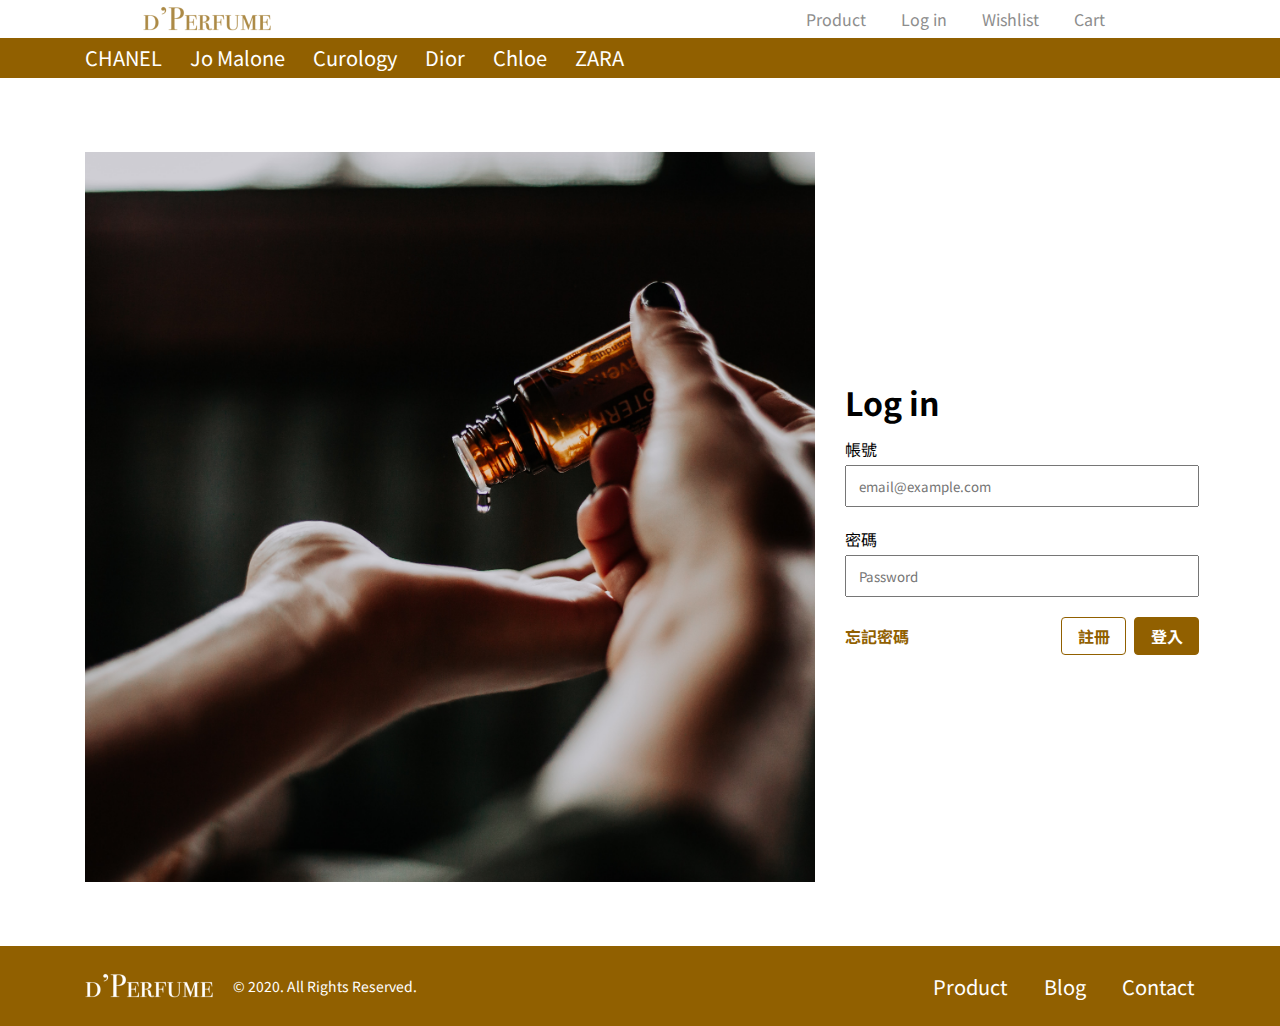
==== login.html @ 6edc847f "first commit" ====
<!DOCTYPE html>
<html lang="en">

<head>
  <meta charset="UTF-8">
  <meta
    http-equiv="X-UA-Compatible"
    content="IE=edge"
  >
  <meta
    name="viewport"
    content="width=device-width, initial-scale=1.0"
  >
  <link
    rel='stylesheet'
    href='https://cdnjs.cloudflare.com/ajax/libs/font-awesome/5.9.0/css/all.css'
    integrity='sha512-vZWT27aGmde93huNyIV/K7YsydxaafHLynlJa/4aPy28/R1a/IxewUH4MWo7As5I33hpQ7JS24kwqy/ciIFgvg=='
    crossorigin='anonymous'
  />
  <link
    href="https://fonts.googleapis.com/css2?family=Noto+Sans+TC:wght@300&display=swap"
    rel="stylesheet"
  >
  <link
    rel="stylesheet"
    href="./scss/style.css"
  >
  <title>Log in</title>
</head>

<body>

  <nav class="mobile-nav">
    <img
      src="./img/d’Perfume@2x.png"
      alt=""
    >
    <i class="fas fa-shopping-cart"></i>
    <label for="switchMenu">
      <i class="fas fa-bars"></i>
    </label>

  </nav>
  <div class="desktop-nav"><img
      src="./img/d’Perfume@2x.png"
      alt=""
    >
    <ul>
      <li> <a href=""><i class="fas fa-store-alt"></i>Product</a></li>
      <li><a href=""><i class="fas fa-user"></i></i>Log in</a></li>
      <li><a href=""><i class="fas fa-heart"></i></i>Wishlist</a></li>
      <li><a href=""><i class="fas fa-shopping-cart"></i>Cart</a></li>
    </ul>

    <div class="banner">
      <div class="brand">
        <span><a href=""> CHANEL</a></span>
        <span><a href=""> Jo Malone</a></span>
        <span><a href=""> Curology</a></span>
        <span><a href=""> Dior</a></span>
        <span><a href=""> Chloe</a></span>
        <span><a href=""> ZARA</a></span>
      </div>
    </div>
  </div>
  <input
    type="checkbox"
    id="switchMenu"
  >
  <ul class="insideMenu">
    <li><a href="">Product</a> </li>
    <li><a href="">Whishlist</a> </li>
    <li><a href="">Blog</a> </li>
    <li><a href="">Contact</a> </li>
    <li><a href="">Log in</a> </li>
  </ul>

  <div class="container">
    <div class="log-in">
      <img
        src="./img/login1.jpg"
        alt=""
      >
      <div class="log-info">
        <h1>Log in</h1>
        <span>帳號</span>
        <input
          type="text"
          placeholder="email@example.com"
        >
        <span>密碼</span>
        <input
          type="text"
          placeholder="Password"
        >

        <div class="log-in-buttons">
          <span><a href="">忘記密碼</a></span>
          <div class="log-in-button">
            <span><a href="">註冊</a></span>
            <span><a href="">登入</a></span>
          </div>
        </div>
      </div>
    </div>
  </div>


  <footer class="mobile-footer">
    <div class="mobile-copyRight">
      <img
        src="./img/d’Perfumewhite@2x.png"
        alt=""
      >
      <span>© 2021. All Rights Reserved.</span>
    </div>
  </footer>


  <footer class="desktop-footer">

    <div class="desktop-copyright">
      <div class="copyright-container">
        <div class="copyright-left">
          <img
            src="./img/d’Perfumewhite@2x.png"
            alt=""
          >
          <span>© 2020. All Rights Reserved.</span>
        </div>
        <div class="copyright-right">
          <ul>
            <li><a href="">Product</a></li>
            <li><a href="">Blog</a></li>
            <li><a href="">Contact</a></li>
          </ul>
        </div>

      </div>
    </div>
  </footer>
</body>

</html>
---- scss/style.css ----
@media (max-width: 376px) {
  * {
    margin: 0;
    padding: 0;
    list-style: none;
    font-family: "Noto Sans TC", sans-serif;
    max-width: 375px;
  }
  * a {
    text-decoration: none;
  }
  .sold-out {
    display: none;
  }
  .desktop-nav {
    display: none;
  }
  .more {
    font-weight: bold;
    font-size: 16px;
    cursor: pointer;
  }
  .more a {
    color: #ac8a46;
  }
  .mobile-nav {
    z-index: 10;
    display: -webkit-box;
    display: -ms-flexbox;
    display: flex;
    -webkit-box-pack: center;
        -ms-flex-pack: center;
            justify-content: center;
    -webkit-box-align: center;
        -ms-flex-align: center;
            align-items: center;
    height: 56px;
    -ms-flex-wrap: wrap;
        flex-wrap: wrap;
    position: fixed;
    background: #ffffff;
    width: 100%;
  }
  .mobile-nav img {
    width: 128px;
    height: 38px;
    margin-right: 116px;
  }
  .mobile-nav .fas {
    color: #8d8d8d;
  }
  .mobile-nav .fa-shopping-cart {
    font-size: 16px;
    margin-right: 20px;
  }
  .mobile-nav .fa-bars {
    font-size: 26px;
  }
  .desktop-footer {
    display: none;
  }
  #switchMenu {
    position: absolute;
    opacity: 0;
  }
  #switchMenu:checked + .insideMenu {
    -webkit-transform: translateY(0%);
            transform: translateY(0%);
  }
  .insideMenu {
    z-index: 1;
    top: 56px;
    display: block;
    height: 100%;
    position: fixed;
    -webkit-transform: translateY(-100%);
            transform: translateY(-100%);
    -webkit-transition: 0.3s;
    transition: 0.3s;
  }
  .insideMenu li {
    width: 375px;
    background: #707070;
    text-align: center;
    height: 56px;
    line-height: 56px;
    border-bottom: 1px solid #ffffff;
  }
  .insideMenu li a {
    text-decoration: none;
    color: #ffffff;
  }
  .main-pic {
    position: relative;
    top: 40px;
    width: 100%;
    height: auto;
  }
  .main-pic img {
    width: 375px;
    height: 480px;
    -o-object-fit: cover;
       object-fit: cover;
    -o-object-position: 15% 50%;
       object-position: 15% 50%;
  }
  .main-pic .main-text {
    position: absolute;
    top: 25%;
    color: #ffffff;
    padding: 0 15px;
  }
  .main-pic .main-text h1 {
    font-size: 32px;
    font-weight: bold;
  }
  .main-pic .main-text p {
    font-size: 20px;
    margin-bottom: 16px;
  }
  .main-pic .main-text button {
    width: 345px;
    border: 1px #fff solid;
    background: rgba(0, 0, 0, 0);
    font-size: 28px;
    border-radius: 30px;
    font-weight: bold;
    padding-top: 2px;
    padding-bottom: 8px;
  }
  .main-pic .main-text button a {
    text-decoration: none;
    color: #fff;
  }
  .container {
    max-width: 375px;
    height: auto;
  }
  .container .productCards {
    padding: 40px 15px;
  }
  .container .productCards ul li {
    margin-top: 32px;
  }
  .container .productCards ul li img {
    width: 345px;
    height: 350px;
    -o-object-fit: cover;
       object-fit: cover;
    -o-object-position: 20% 10%;
       object-position: 20% 10%;
  }
  .container .productCards ul li h2 {
    font-size: 32px;
    font-weight: bolder;
  }
  .container .productCards ul li p {
    font-size: 20px;
  }
  .container .productCards ul li span {
    font-weight: bold;
    font-size: 16px;
    cursor: pointer;
  }
  .container .productCards ul li span a {
    color: #ac8a46;
  }
  .container .productDetail {
    margin-top: 32px;
    position: relative;
  }
  .container .productDetail img {
    width: 345px;
    height: 680px;
    -o-object-fit: cover;
       object-fit: cover;
  }
  .container .productDetail ul li {
    margin: 0;
  }
  .container .productDetail ul li h3 {
    font-size: 24px;
  }
  .container .productDetail ul li p {
    font-size: 16px;
    margin-bottom: 16px;
  }
  .container .productDetail button {
    display: inline-block;
    width: 100%;
    height: 60px;
    outline: none;
    background: rgba(0, 0, 0, 0);
    border-radius: 30px;
    font-size: 20px;
    font-weight: bold;
  }
  .container .productDetail button a {
    color: #000;
  }
  .container .prouct-list-more {
    position: relative;
    top: 56px;
    margin-bottom: 46px;
  }
  .container .prouct-list-more ul {
    display: -webkit-box;
    display: -ms-flexbox;
    display: flex;
    -ms-flex-wrap: wrap;
        flex-wrap: wrap;
  }
  .container .prouct-list-more ul li {
    width: 165px;
    margin: 15px 7.5px;
  }
  .container .prouct-list-more ul li img {
    width: 165px;
    height: 165px;
    -o-object-fit: cover;
       object-fit: cover;
  }
  .container .prouct-list-more ul li .product-sale {
    text-decoration: line-through;
    color: #8d8d8d;
    margin-left: 8px;
  }
  .container .prouct-list-more ul li i {
    margin-top: 3px;
    font-size: 18px;
    color: #916019;
  }
  .container .prouct-list-more ul li i a {
    color: #916019;
  }
  .container .pages {
    margin-top: 20px;
    margin-bottom: 100px;
    width: 100%;
    display: -webkit-box;
    display: -ms-flexbox;
    display: flex;
    -webkit-box-pack: center;
        -ms-flex-pack: center;
            justify-content: center;
    -webkit-box-align: center;
        -ms-flex-align: center;
            align-items: center;
    text-align: center;
  }
  .container .pages span {
    margin: 0 10px;
    font-size: 20px;
    display: inline-block;
    width: 20px;
    height: 30px;
    font-weight: bold;
  }
  .container .pages span:first-child {
    color: #ac8a46;
    border-bottom: 2px solid #ac8a46;
  }
  .container .product-info {
    padding: 0 15px;
  }
  .container .product-info img {
    width: 345px;
    height: 220px;
    -o-object-fit: cover;
       object-fit: cover;
    margin-bottom: 28px;
  }
  .container .product-info h1 {
    font-size: 32px;
    font-weight: bold;
  }
  .container .product-info p {
    font-size: 20px;
    margin-bottom: 32px;
  }
  .container .product-info span {
    font-size: 20px;
    display: block;
    margin-bottom: 12px;
  }
  .container .product-info .fa-heart {
    color: #916019;
  }
  .container .product-info .add-fav {
    display: inline-block;
    font-size: 16px;
  }
  .container .product-info .purchase-notice {
    margin-top: 40px;
  }
  .container .product-info .purchase-notice h2 {
    font-size: 16px;
    font-weight: bold;
    margin-bottom: 8px;
  }
  .container .product-info .purchase-notice p {
    font-size: 16px;
  }
  .container .product-info .product-img img {
    width: 345px;
    height: 640px;
    -o-object-fit: cover;
       object-fit: cover;
    margin-bottom: 16px;
  }
  .container .product-info .input-number {
    position: relative;
    display: -webkit-box;
    display: -ms-flexbox;
    display: flex;
  }
  .container .product-info .input-number input {
    width: 141px;
    height: 48px;
    padding-left: 16px;
    border: 1px #916000 solid;
    border-radius: 4px 0px 0px 4px;
    font-size: 20px;
  }
  .container .product-info .input-number .fa-sort-up {
    position: absolute;
    top: 18px;
    left: 138px;
    font-size: 14px;
  }
  .container .product-info .input-number .fa-sort-down {
    position: absolute;
    top: 22px;
    left: 138px;
    font-size: 14px;
  }
  .container .product-info .input-number span {
    background: #916000;
    display: inline-block;
    width: 188px;
    height: 46px;
    text-align: center;
    line-height: 46px;
    border: 2px solid #916000;
    border-radius: 0 4px 4px 0;
  }
  .container .product-info .input-number span a {
    color: #fff;
  }
  .container .log-in {
    padding: 0 15px;
    margin: 0 auto;
    position: relative;
    top: 56px;
  }
  .container .log-in img {
    width: 345px;
    height: 220px;
    -o-object-fit: cover;
       object-fit: cover;
  }
  .container .log-in .log-info {
    padding: 28px 0;
    height: 450px;
  }
  .container .log-in .log-info h1 {
    font-weight: bold;
    font-size: 32px;
    margin-bottom: 12px;
  }
  .container .log-in .log-info span {
    display: block;
    font-size: 16px;
    margin-bottom: 4px;
  }
  .container .log-in .log-info input {
    width: 333px;
    height: 38px;
    padding-left: 12px;
    outline: none;
    font-size: 16px;
    border: 1px solid #818a91;
    border-radius: 4px;
    margin-bottom: 20px;
  }
  .container .log-in .log-info .log-in-buttons {
    color: #916000;
    margin-bottom: 113px;
    display: -webkit-box;
    display: -ms-flexbox;
    display: flex;
    -webkit-box-pack: justify;
        -ms-flex-pack: justify;
            justify-content: space-between;
    margin-top: 43px;
  }
  .container .log-in .log-info .log-in-buttons span {
    font-size: 24px;
  }
  .container .log-in .log-info .log-in-buttons .log-in-button {
    display: -webkit-box;
    display: -ms-flexbox;
    display: flex;
  }
  .container .log-in .log-info .log-in-buttons .log-in-button span {
    display: inline-block;
    width: 63px;
    height: 36px;
    border: 1px solid #916000;
    border-radius: 4px;
    display: -webkit-box;
    display: -ms-flexbox;
    display: flex;
    -webkit-box-align: center;
        -ms-flex-align: center;
            align-items: center;
    text-align: center;
    -webkit-box-pack: center;
        -ms-flex-pack: center;
            justify-content: center;
    margin-left: 8px;
  }
  .container .log-in .log-info .log-in-buttons .log-in-button span a {
    display: inline-block;
    color: #916000;
    font-size: 16px;
  }
  .container .log-in .log-info .log-in-buttons .log-in-button span:last-child {
    background: #916000;
  }
  .container .log-in .log-info .log-in-buttons .log-in-button span:last-child a {
    color: #fff;
  }
  .productList {
    background: #e0e0e0;
    width: 100%;
  }
  .productList ul {
    padding: 32px 16px 8px 16px;
  }
  .productList ul li {
    margin-bottom: 32px;
  }
  .productList ul li img {
    width: 344px;
    height: 350px;
    -o-object-fit: cover;
       object-fit: cover;
    -o-object-position: 50% 100%;
       object-position: 50% 100%;
  }
  .productList ul li h3 {
    margin-top: 8px;
    font-size: 24px;
    font-weight: bold;
  }
  .productList ul li span {
    font-size: 16px;
    margin-right: 6px;
  }
  .productList ul li .product-sale {
    color: #8d8d8d;
    text-decoration: line-through;
  }
  .recycleState {
    padding: 40px 15px;
  }
  .recycleState img {
    width: 345px;
    height: 520px;
    -o-object-fit: cover;
       object-fit: cover;
  }
  .recycleState h2 {
    font-size: 32px;
    font-weight: bold;
  }
  .recycleState p {
    font-size: 20px;
    margin-bottom: 8px;
  }
  .recycleState span {
    display: inline-block;
    font-size: 16px;
    margin-bottom: 8px;
  }
  footer .subscribe {
    position: relative;
    height: 600px;
  }
  footer .subscribe img {
    width: 375px;
    height: 600px;
    -o-object-fit: cover;
       object-fit: cover;
    -o-object-position: 2% 10%;
       object-position: 2% 10%;
  }
  footer .subscribe .subscribeText {
    width: 100%;
    position: absolute;
    top: 60%;
    height: 30px;
    color: #8d8d8d;
    padding: 0 15px;
    font-size: 32px;
    font-weight: bold;
  }
  footer .subscribe .subscribeText input {
    width: 330px;
    padding-left: 15px;
    height: 60px;
    font-size: 16px;
    border: #916000 2px solid;
  }
  footer .subscribe .subscribeText span {
    border: #916000 2px solid;
    display: inline-block;
    width: 129px;
    height: 60px;
    position: relative;
    bottom: 64px;
    right: -215px;
    background: #916000;
    color: #ffffff;
    line-height: 60px;
    font-size: 16px;
    text-align: center;
  }
  footer .mobile-copyRight {
    background: #916000;
    height: 80px;
    line-height: 80px;
    color: #fff;
    display: -webkit-box;
    display: -ms-flexbox;
    display: flex;
    -webkit-box-pack: center;
        -ms-flex-pack: center;
            justify-content: center;
    text-align: center;
    -webkit-box-align: center;
        -ms-flex-align: center;
            align-items: center;
  }
  footer .mobile-copyRight img {
    width: 128px;
    height: 38px;
    margin-right: 23px;
  }
}

@media (min-width: 376px) {
  * {
    margin: 0;
    padding: 0;
    list-style: none;
    font-family: "Noto Sans TC", sans-serif;
  }
  * a {
    text-decoration: none;
    color: black;
  }
  .insideMenu {
    display: none;
  }
  #switchMenu {
    display: none;
  }
  .mobile-nav {
    display: none;
  }
  .more {
    font-weight: bold;
    font-size: 16px;
    cursor: pointer;
  }
  .more a {
    color: #ac8a46;
  }
  .desktop-nav {
    -webkit-box-align: center;
        -ms-flex-align: center;
            align-items: center;
    height: 56px;
    display: -webkit-box;
    display: -ms-flexbox;
    display: flex;
    -ms-flex-wrap: wrap;
        flex-wrap: wrap;
    -webkit-box-pack: center;
        -ms-flex-pack: center;
            justify-content: center;
  }
  .desktop-nav img {
    width: 128px;
    height: 38px;
    margin-right: 532px;
  }
  .desktop-nav ul {
    text-align: right;
    display: -webkit-box;
    display: -ms-flexbox;
    display: flex;
  }
  .desktop-nav ul li {
    margin-right: 32px;
  }
  .desktop-nav ul li a {
    color: #8d8d8d;
  }
  .desktop-nav ul li i {
    margin-right: 3px;
  }
  .desktop-nav .banner {
    width: 100%;
    background: #916000;
    display: block;
    height: 40px;
  }
  .desktop-nav .banner .brand {
    width: 1110px;
    margin: 0 auto;
    display: -webkit-box;
    display: -ms-flexbox;
    display: flex;
    -webkit-box-align: center;
        -ms-flex-align: center;
            align-items: center;
  }
  .desktop-nav .banner .brand span {
    height: 40px;
    line-height: 40px;
    margin-right: 28px;
    -webkit-transition: 0.2s;
    transition: 0.2s;
    font-size: 20px;
  }
  .desktop-nav .banner .brand span a {
    color: #fff;
  }
  .desktop-nav .banner .brand span:hover {
    font-weight: bold;
  }
  .main-pic img {
    width: 100%;
    height: 870px;
    -o-object-fit: cover;
       object-fit: cover;
  }
  .main-pic .main-text {
    position: absolute;
    color: #fff;
    top: 70%;
    right: 5%;
    width: 445px;
  }
  .main-pic .main-text h1 {
    font-size: 40px;
    font-weight: bold;
  }
  .main-pic .main-text p {
    font-size: 24px;
  }
  .main-pic .main-text button {
    margin-top: 16px;
    width: 350px;
    height: 60px;
    border-radius: 30px;
    background: rgba(0, 0, 0, 0);
    border: #fff solid 2px;
    -webkit-transition: 0.3s;
    transition: 0.3s;
  }
  .main-pic .main-text button a {
    color: #fff;
    font-size: 20px;
    font-weight: bold;
    -webkit-transition: 0.3s;
    transition: 0.3s;
  }
  .main-pic .main-text button:hover {
    background: rgba(255, 255, 255, 0.808);
    border: 0;
  }
  .main-pic .main-text button:hover a {
    color: #707070;
  }
  .container {
    margin: 0 auto;
  }
  .container .productCards {
    margin-top: 60px;
  }
  .container .productCards .pic-right {
    display: -webkit-box;
    display: -ms-flexbox;
    display: flex;
    -webkit-box-orient: horizontal;
    -webkit-box-direction: reverse;
        -ms-flex-direction: row-reverse;
            flex-direction: row-reverse;
    -webkit-box-pack: center;
        -ms-flex-pack: center;
            justify-content: center;
  }
  .container .productCards .pic-right .productCardsText {
    width: 555px;
    -webkit-box-sizing: border-box;
            box-sizing: border-box;
    padding: 110px;
  }
  .container .productCards .pic-right .productCardsText h2 {
    font-size: 32px;
    font-weight: bold;
  }
  .container .productCards .pic-right .productCardsText p {
    font-size: 20px;
    margin-bottom: 16px;
  }
  .container .productCards .pic-left {
    display: -webkit-box;
    display: -ms-flexbox;
    display: flex;
    -webkit-box-pack: center;
        -ms-flex-pack: center;
            justify-content: center;
  }
  .container .productCards .pic-left .productCardsText {
    width: 555px;
    -webkit-box-sizing: border-box;
            box-sizing: border-box;
    padding: 110px;
  }
  .container .productCards .pic-left .productCardsText h2 {
    font-size: 32px;
    font-weight: bold;
  }
  .container .productCards .pic-left .productCardsText p {
    font-size: 20px;
    margin-bottom: 16px;
  }
  .container .productCards img {
    width: 555px;
    height: 555px;
    -o-object-fit: cover;
       object-fit: cover;
    -o-object-position: 20% 10%;
       object-position: 20% 10%;
  }
  .container .productCards .productDetail {
    display: -webkit-box;
    display: -ms-flexbox;
    display: flex;
    -webkit-box-pack: center;
        -ms-flex-pack: center;
            justify-content: center;
  }
  .container .productCards .productDetail img {
    width: 555px;
    height: 1080px;
    -o-object-fit: cover;
       object-fit: cover;
    -o-object-position: 80% 10%;
       object-position: 80% 10%;
  }
  .container .productCards .productDetail .productDetailText {
    width: 555px;
    padding: 110px;
    -webkit-box-sizing: border-box;
            box-sizing: border-box;
  }
  .container .productCards .productDetail .productDetailText li {
    margin-bottom: 52px;
  }
  .container .productCards .productDetail button {
    border: 2px solid #000;
    cursor: pointer;
    width: 350px;
    height: 60px;
    border-radius: 30px;
    background: rgba(0, 0, 0, 0);
    -webkit-transition: 0.3s;
    transition: 0.3s;
  }
  .container .productCards .productDetail button a {
    font-size: 20px;
    font-weight: bold;
    -webkit-transition: 0.3s;
    transition: 0.3s;
  }
  .container .productCards .productDetail button:hover {
    background: #916000;
    border: #fff;
  }
  .container .productCards .productDetail button:hover a {
    color: #fff;
  }
  .container .prouct-list-more {
    width: 1140px;
    margin: 0 auto;
    margin-top: 100px;
  }
  .container .prouct-list-more .product-sale {
    text-decoration: line-through;
    color: #8d8d8d;
    margin-left: 8px;
  }
  .container .prouct-list-more ul {
    display: -webkit-box;
    display: -ms-flexbox;
    display: flex;
    -ms-flex-wrap: wrap;
        flex-wrap: wrap;
  }
  .container .prouct-list-more ul li {
    width: 255px;
    padding: 0 15px;
    margin-bottom: 60px;
  }
  .container .prouct-list-more ul li img {
    width: 255px;
    height: 255px;
    -o-object-fit: cover;
       object-fit: cover;
  }
  .container .prouct-list-more ul li i {
    color: #916019;
  }
  .container .pages {
    display: -webkit-box;
    display: -ms-flexbox;
    display: flex;
    text-align: center;
    -webkit-box-align: center;
        -ms-flex-align: center;
            align-items: center;
    -webkit-box-pack: center;
        -ms-flex-pack: center;
            justify-content: center;
    margin-bottom: 60px;
  }
  .container .pages span {
    margin: 0 15px;
    font-size: 20px;
  }
  .container .pages span:first-child a {
    color: #916019;
    border-bottom: 1px solid #916019;
  }
  .container .product-info {
    width: 1110px;
    height: 1750px;
    display: -webkit-box;
    display: -ms-flexbox;
    display: flex;
    -ms-flex-wrap: wrap;
        flex-wrap: wrap;
    -webkit-box-pack: center;
        -ms-flex-pack: center;
            justify-content: center;
    position: relative;
    top: 80px;
    margin: 0 auto;
  }
  .container .product-info .product-img {
    position: relative;
    top: -330px;
  }
  .container .product-info .product-img img {
    width: 350px;
    height: 640px;
    -o-object-fit: cover;
       object-fit: cover;
  }
  .container .product-info .product-img img:nth-child(3) {
    width: 733px;
    height: 460px;
    margin-top: 30px;
  }
  .container .product-info img {
    width: 730px;
    height: 460px;
    margin-right: 30px;
  }
  .container .product-info .product-info-text {
    width: 350px;
  }
  .container .product-info .product-info-text h1 {
    font-size: 32px;
    font-weight: bold;
  }
  .container .product-info .product-info-text p {
    font-size: 20px;
    margin-bottom: 32px;
  }
  .container .product-info .product-info-text span {
    font-size: 20px;
    display: block;
    margin-bottom: 12px;
  }
  .container .product-info .product-info-text .fa-heart {
    color: #916019;
  }
  .container .product-info .product-info-text .add-fav {
    display: inline-block;
    font-size: 16px;
  }
  .container .product-info .product-info-text .input-number {
    position: relative;
    display: -webkit-box;
    display: -ms-flexbox;
    display: flex;
  }
  .container .product-info .product-info-text .input-number input {
    width: 141px;
    height: 48px;
    padding-left: 16px;
    border: 1px #916000 solid;
    border-radius: 4px 0px 0px 4px;
    font-size: 20px;
    -moz-appearance: textfield;
    outline: none;
  }
  .container .product-info .product-info-text .input-number input[type="number"]::-webkit-inner-spin-button,
  .container .product-info .product-info-text .input-number input[type="number"]::-webkit-outer-spin-button {
    -webkit-appearance: none;
    margin: 0;
  }
  .container .product-info .product-info-text .input-number .fa-sort-up {
    position: absolute;
    top: 18px;
    left: 138px;
    font-size: 14px;
  }
  .container .product-info .product-info-text .input-number .fa-sort-down {
    position: absolute;
    top: 22px;
    left: 138px;
    font-size: 14px;
  }
  .container .product-info .product-info-text .input-number span {
    background: #916000;
    display: inline-block;
    width: 188px;
    height: 46px;
    text-align: center;
    line-height: 46px;
    border: 2px solid #916000;
    border-radius: 0 4px 4px 0;
  }
  .container .product-info .product-info-text .input-number span a {
    color: #fff;
  }
  .container .log-in {
    position: relative;
    top: 56px;
    display: -webkit-box;
    display: -ms-flexbox;
    display: flex;
    margin: 0 auto;
    margin-top: 40px;
    width: 1110px;
    margin-bottom: 120px;
  }
  .container .log-in img {
    width: 730px;
    height: 730px;
    -o-object-fit: cover;
       object-fit: cover;
    margin-right: 30px;
  }
  .container .log-in .log-info {
    display: -webkit-box;
    display: -ms-flexbox;
    display: flex;
    -ms-flex-wrap: wrap;
        flex-wrap: wrap;
    -webkit-box-orient: vertical;
    -webkit-box-direction: normal;
        -ms-flex-direction: column;
            flex-direction: column;
    -webkit-box-pack: center;
        -ms-flex-pack: center;
            justify-content: center;
    -webkit-box-align: center;
        -ms-flex-align: center;
            align-items: center;
  }
  .container .log-in .log-info h1 {
    font-size: 32px;
    width: 100%;
    margin-bottom: 12px;
  }
  .container .log-in .log-info span {
    width: 100%;
    margin-bottom: 4px;
  }
  .container .log-in .log-info input {
    width: 338px;
    height: 38px;
    padding-left: 12px;
    margin-bottom: 20px;
  }
  .container .log-in .log-info .log-in-buttons {
    width: 100%;
    display: -webkit-box;
    display: -ms-flexbox;
    display: flex;
    -webkit-box-pack: justify;
        -ms-flex-pack: justify;
            justify-content: space-between;
    height: 38px;
    line-height: 38px;
  }
  .container .log-in .log-info .log-in-buttons a {
    font-weight: bold;
    color: #916000;
  }
  .container .log-in .log-info .log-in-buttons .log-in-button {
    display: -webkit-box;
    display: -ms-flexbox;
    display: flex;
  }
  .container .log-in .log-info .log-in-buttons .log-in-button span {
    display: inline-block;
    width: 63px;
    height: 36px;
    border: 1px #916000 solid;
    border-radius: 4px;
    display: -webkit-box;
    display: -ms-flexbox;
    display: flex;
    -webkit-box-align: center;
        -ms-flex-align: center;
            align-items: center;
    -webkit-box-pack: center;
        -ms-flex-pack: center;
            justify-content: center;
    margin-left: 8px;
    cursor: pointer;
  }
  .container .log-in .log-info .log-in-buttons .log-in-button span a {
    color: #916000;
  }
  .container .log-in .log-info .log-in-buttons .log-in-button span:last-child {
    background: #916000;
  }
  .container .log-in .log-info .log-in-buttons .log-in-button span:last-child a {
    color: #fff;
  }
  .productList {
    width: 100%;
    padding: 40px 0;
    background: #e0e0e0;
    margin-top: 60px;
  }
  .productList ul {
    display: -webkit-box;
    display: -ms-flexbox;
    display: flex;
    -webkit-box-pack: center;
        -ms-flex-pack: center;
            justify-content: center;
  }
  .productList ul li {
    position: relative;
    margin: 0 15px;
  }
  .productList ul li img {
    width: 350px;
    height: 540px;
    -webkit-transition: 0.3s;
    transition: 0.3s;
  }
  .productList ul li h3 {
    font-size: 24px;
    font-weight: bold;
  }
  .productList ul li .productPrice {
    margin-top: 16px;
  }
  .productList ul li .productPrice span {
    margin-right: 8px;
  }
  .productList ul li .productPrice .product-sale {
    text-decoration: line-through;
  }
  .productList ul li .sold-out {
    position: absolute;
    top: 0;
    z-index: -1;
    color: #fff;
    display: inline-block;
    width: 350px;
    top: 40%;
    text-align: center;
    font-size: 24px;
    font-weight: bold;
  }
  .productList ul .sold-out-product:hover .sold-out {
    z-index: 2;
  }
  .productList ul .sold-out-product:hover img {
    -webkit-filter: brightness(0.7);
  }
  .recycleState {
    display: -webkit-box;
    display: -ms-flexbox;
    display: flex;
    -webkit-box-pack: center;
        -ms-flex-pack: center;
            justify-content: center;
    padding: 60px 0;
  }
  .recycleState img {
    width: 730px;
    height: 520px;
  }
  .recycleState .recycleStateText {
    width: 350px;
    padding: 82px 30px;
  }
  .recycleState .recycleStateText h2 {
    font-size: 32px;
    font-weight: bold;
  }
  .recycleState .recycleStateText p {
    font-size: 20px;
    margin-bottom: 16px;
  }
  .recycleState .recycleStateText span {
    display: block;
    font-size: 16px;
    margin-bottom: 16px;
  }
  .mobile-footer {
    display: none;
  }
  .desktop-footer .subscribe {
    position: relative;
    height: 300px;
  }
  .desktop-footer .subscribe img {
    width: 100%;
    height: 300px;
    -o-object-fit: cover;
       object-fit: cover;
  }
  .desktop-footer .subscribe .subscribeText {
    position: absolute;
    top: 20%;
    left: 20%;
  }
  .desktop-footer .subscribe .subscribeText p {
    color: #8d8d8d;
    font-size: 32px;
    font-weight: bold;
  }
  .desktop-footer .subscribe .subscribeText input {
    height: 60px;
    width: 330px;
    padding-left: 20px;
    font-size: 16px;
    border: 2px solid #916000;
  }
  .desktop-footer .subscribe .subscribeText a {
    position: absolute;
    display: inline-block;
    width: 130px;
    height: 61px;
    background: #916000;
    text-align: center;
    line-height: 60px;
    right: 1px;
    top: 95px;
    color: #fff;
    font-size: 16px;
  }
  .desktop-footer .mobile-copyRight {
    display: none;
  }
  .desktop-footer .desktop-copyright {
    width: 100%;
    height: 80px;
    background: #916000;
    display: -webkit-box;
    display: -ms-flexbox;
    display: flex;
  }
  .desktop-footer .desktop-copyright .copyright-container {
    margin: auto;
    width: 1110px;
    display: -webkit-box;
    display: -ms-flexbox;
    display: flex;
    -webkit-box-align: center;
        -ms-flex-align: center;
            align-items: center;
    -webkit-box-pack: justify;
        -ms-flex-pack: justify;
            justify-content: space-between;
  }
  .desktop-footer .desktop-copyright .copyright-container .copyright-left {
    color: #fff;
    -webkit-box-align: center;
        -ms-flex-align: center;
            align-items: center;
    display: -webkit-box;
    display: -ms-flexbox;
    display: flex;
  }
  .desktop-footer .desktop-copyright .copyright-container .copyright-left img {
    width: 128px;
    height: 38px;
    margin-right: 20px;
  }
  .desktop-footer .desktop-copyright .copyright-container .copyright-left span {
    font-size: 14px;
  }
  .desktop-footer .desktop-copyright .copyright-container .copyright-right ul {
    display: -webkit-box;
    display: -ms-flexbox;
    display: flex;
  }
  .desktop-footer .desktop-copyright .copyright-container .copyright-right ul li {
    margin-left: 36px;
  }
  .desktop-footer .desktop-copyright .copyright-container .copyright-right ul li a {
    color: #fff;
    font-size: 20px;
  }
}
/*# sourceMappingURL=style.css.map */
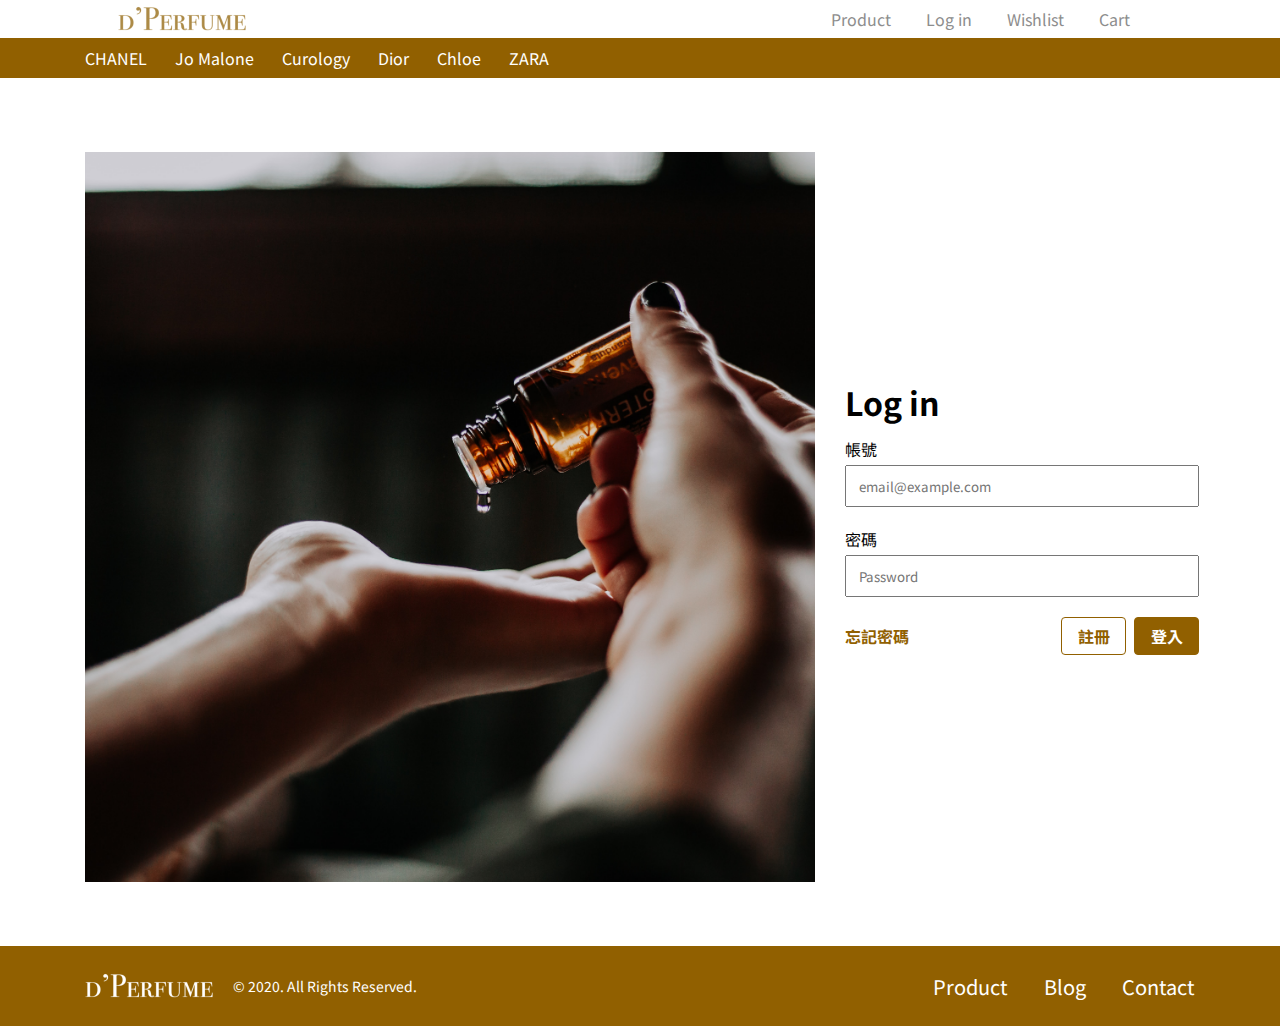
==== commit 7445a62e: "first commit" ====
--- a/login.html
+++ b/login.html
@@ -46,20 +46,22 @@
       alt=""
     >
     <ul>
-      <li> <a href=""><i class="fas fa-store-alt"></i>Product</a></li>
-      <li><a href=""><i class="fas fa-user"></i></i>Log in</a></li>
-      <li><a href=""><i class="fas fa-heart"></i></i>Wishlist</a></li>
-      <li><a href=""><i class="fas fa-shopping-cart"></i>Cart</a></li>
+      <li> <a href="https://allenw1991.github.io/D-Perfume/product.html"><i class="fas fa-store-alt"></i>Product</a>
+      </li>
+      <li><a href="https://allenw1991.github.io/D-Perfume/login.html"><i class="fas fa-user"></i></i>Log in</a></li>
+      <li><a href="https://allenw1991.github.io/D-Perfume/login.html"><i class="fas fa-heart"></i></i>Wishlist</a></li>
+      <li><a href="https://allenw1991.github.io/D-Perfume/login.html"><i class="fas fa-shopping-cart"></i>Cart</a></li>
     </ul>
 
     <div class="banner">
       <div class="brand">
-        <span><a href=""> CHANEL</a></span>
-        <span><a href=""> Jo Malone</a></span>
-        <span><a href=""> Curology</a></span>
-        <span><a href=""> Dior</a></span>
-        <span><a href=""> Chloe</a></span>
-        <span><a href=""> ZARA</a></span>
+        <span><a href="https://www.chanel.com/tw/fragrance/"> CHANEL</a></span>
+        <span><a href="https://www.jomalone.com.tw/ch-tw/products/3551/fragrances/colognes"> Jo Malone</a></span>
+        <span><a href="https://curology.com/"> Curology</a></span>
+        <span><a href="https://www.dior.com/zh_tw/%E9%A6%99%E6%B0%9B/%E9%A6%99%E6%B0%9B%E6%96%B0%E5%93%81">
+            Dior</a></span>
+        <span><a href="https://www.chloe.com/us/chloe/shop-online/women/fragrances"> Chloe</a></span>
+        <span><a href="https://www.zara.com/uk/en/woman-beauty-perfumes-l1415.html"> ZARA</a></span>
       </div>
     </div>
   </div>
@@ -68,11 +70,11 @@
     id="switchMenu"
   >
   <ul class="insideMenu">
-    <li><a href="">Product</a> </li>
-    <li><a href="">Whishlist</a> </li>
-    <li><a href="">Blog</a> </li>
-    <li><a href="">Contact</a> </li>
-    <li><a href="">Log in</a> </li>
+    <li><a href="https://allenw1991.github.io/D-Perfume/product.html">Product</a> </li>
+    <li><a href="https://allenw1991.github.io/D-Perfume/login.html">Whishlist</a> </li>
+    <li><a href="https://allenw1991.github.io/D-Perfume/login.html">Blog</a> </li>
+    <li><a href="https://allenw1991.github.io/D-Perfume/login.html">Contact</a> </li>
+    <li><a href="https://allenw1991.github.io/D-Perfume/login.html">Log in</a> </li>
   </ul>
 
   <div class="container">
@@ -95,10 +97,10 @@
         >
 
         <div class="log-in-buttons">
-          <span><a href="">忘記密碼</a></span>
+          <span><a href="#">忘記密碼</a></span>
           <div class="log-in-button">
-            <span><a href="">註冊</a></span>
-            <span><a href="">登入</a></span>
+            <span><a href="#">註冊</a></span>
+            <span><a href="https://allenw1991.github.io/D-Perfume/login.html">登入</a></span>
           </div>
         </div>
       </div>
@@ -130,9 +132,9 @@
         </div>
         <div class="copyright-right">
           <ul>
-            <li><a href="">Product</a></li>
-            <li><a href="">Blog</a></li>
-            <li><a href="">Contact</a></li>
+            <li><a href="https://allenw1991.github.io/D-Perfume/product.html">Product</a></li>
+            <li><a href="https://allenw1991.github.io/D-Perfume/login.html">Blog</a></li>
+            <li><a href="https://allenw1991.github.io/D-Perfume/login.html">Contact</a></li>
           </ul>
         </div>
 
--- a/scss/style.css
+++ b/scss/style.css
@@ -136,6 +136,223 @@
     max-width: 375px;
     height: auto;
   }
+  .container .memberCenter {
+    color: #848484;
+    width: 345px;
+    margin: 0 auto;
+    position: relative;
+    top: 64px;
+    font-size: 16px;
+  }
+  .container .memberCenter input {
+    border-radius: 4px;
+  }
+  .container .memberCenter select {
+    border-radius: 4px;
+    border: 1px solid #CED4DA;
+  }
+  .container .memberCenter .sidebar h1 {
+    display: none;
+  }
+  .container .memberCenter .sidebar ul {
+    display: -webkit-box;
+    display: -ms-flexbox;
+    display: flex;
+    -webkit-box-pack: justify;
+        -ms-flex-pack: justify;
+            justify-content: space-between;
+  }
+  .container .memberCenter .sidebar ul li:first-child {
+    border-bottom: 2px solid #916000;
+  }
+  .container .memberCenter .mobile-memberShow {
+    display: -webkit-box;
+    display: -ms-flexbox;
+    display: flex;
+    -ms-flex-wrap: wrap;
+        flex-wrap: wrap;
+    -webkit-box-orient: vertical;
+    -webkit-box-direction: reverse;
+        -ms-flex-direction: column-reverse;
+            flex-direction: column-reverse;
+  }
+  .container .memberCenter .mobile-memberShow ::-webkit-input-placeholder {
+    color: #818a91;
+  }
+  .container .memberCenter .mobile-memberShow :-ms-input-placeholder {
+    color: #818a91;
+  }
+  .container .memberCenter .mobile-memberShow ::-ms-input-placeholder {
+    color: #818a91;
+  }
+  .container .memberCenter .mobile-memberShow ::placeholder {
+    color: #818a91;
+  }
+  .container .memberCenter .mobile-memberShow .memberPD {
+    color: #818a91;
+    height: 420px;
+  }
+  .container .memberCenter .mobile-memberShow .memberPD h2 {
+    color: #000;
+    font-size: 16px;
+    border-bottom: #818a91 1px solid;
+    padding-bottom: 8px;
+    margin-bottom: 16px;
+  }
+  .container .memberCenter .mobile-memberShow .memberPD span {
+    display: block;
+    width: 165px;
+    height: 38px;
+    background: #916000;
+    border-radius: 4px;
+    text-align: center;
+    line-height: 38px;
+    color: #fff;
+    margin-left: 86px;
+  }
+  .container .memberCenter .mobile-memberShow .memberPD li {
+    width: 345px;
+    display: -webkit-box;
+    display: -ms-flexbox;
+    display: flex;
+    height: 40px;
+    -webkit-box-pack: justify;
+        -ms-flex-pack: justify;
+            justify-content: space-between;
+    margin-bottom: 36px;
+  }
+  .container .memberCenter .mobile-memberShow .memberPD li input {
+    width: 207px;
+    height: 38px;
+    border: 1px solid #ced4da;
+    padding-left: 10px;
+    margin-right: 33px;
+  }
+  .container .memberCenter .mobile-memberShow .memberInfo h2 {
+    color: #000;
+    font-size: 16px;
+    border-bottom: #818a91 1px solid;
+    padding-bottom: 8px;
+    margin-bottom: 16px;
+  }
+  .container .memberCenter .mobile-memberShow .memberInfo ul .memberAddr {
+    display: -webkit-box;
+    display: -ms-flexbox;
+    display: flex;
+  }
+  .container .memberCenter .mobile-memberShow .memberInfo ul .memberAddr .memAddrInfo {
+    display: -webkit-box;
+    display: -ms-flexbox;
+    display: flex;
+    width: 255px;
+    -ms-flex-wrap: wrap;
+        flex-wrap: wrap;
+  }
+  .container .memberCenter .mobile-memberShow .memberInfo ul .memberAddr .memAddrInfo .confirmMod {
+    display: block;
+    width: 165px;
+    height: 38px;
+    background: #916000;
+    border-radius: 4px;
+    text-align: center;
+    line-height: 38px;
+    color: #fff;
+    margin-left: 30px;
+  }
+  .container .memberCenter .mobile-memberShow .memberInfo ul .memberAddr .memAddrInfo input[type="checkbox"] {
+    width: 16px;
+    height: 16px;
+    border: 1px solid #818a91;
+    margin-right: 4px;
+  }
+  .container .memberCenter .mobile-memberShow .memberInfo ul .memberAddr .memAddrInfo select {
+    display: block;
+    padding-left: 10px;
+    width: 80px;
+    height: 40px;
+    margin-bottom: 8px;
+    border: #ced4da 1px solid;
+    color: #818a91;
+  }
+  .container .memberCenter .mobile-memberShow .memberInfo ul .memberAddr .memAddrInfo select:first-child {
+    width: 170px;
+  }
+  .container .memberCenter .mobile-memberShow .memberInfo ul .memberAddr .memAddrInfo select:nth-child(3) {
+    margin-left: 10px;
+  }
+  .container .memberCenter .mobile-memberShow .memberInfo ul .memberAddr span {
+    margin: 0;
+    display: inline-block;
+    height: 30px;
+    display: -webkit-box;
+    display: -ms-flexbox;
+    display: flex;
+    -webkit-box-align: center;
+        -ms-flex-align: center;
+            align-items: center;
+    color: #818a91;
+  }
+  .container .memberCenter .mobile-memberShow .memberInfo ul .memberAddr span:last-child {
+    margin-top: 16px;
+  }
+  .container .memberCenter .mobile-memberShow .memberInfo ul li {
+    margin-bottom: 20px;
+  }
+  .container .memberCenter .mobile-memberShow .memberInfo ul li span {
+    margin-left: 28px;
+  }
+  .container .memberCenter .mobile-memberShow .memberInfo ul li input {
+    margin-left: 28px;
+    height: 38px;
+    width: 207px;
+    padding-left: 10px;
+    font-size: 16px;
+    border: #ced4da 1px solid;
+  }
+  .container .memberCenter .mobile-memberShow .memberInfo ul li select {
+    margin-left: 28px;
+    height: 38px;
+    padding-left: 8px;
+    font-size: 16px;
+    color: #818a91;
+  }
+  .container .memberCenter .mobile-memberShow .memberNumber ul {
+    position: relative;
+  }
+  .container .memberCenter .mobile-memberShow .memberNumber ul li {
+    width: 200px;
+    display: -webkit-box;
+    display: -ms-flexbox;
+    display: flex;
+    -webkit-box-pack: justify;
+        -ms-flex-pack: justify;
+            justify-content: space-between;
+    margin-bottom: 16px;
+  }
+  .container .memberCenter .mobile-memberShow .memberNumber ul li span {
+    width: 100px;
+  }
+  .container .memberCenter .mobile-memberShow .memberNumber ul .bonus {
+    position: relative;
+    top: -20px;
+    color: #a5a5a5;
+    font-size: 12px;
+  }
+  .container .memberCenter .mobile-memberShow .memberNumber .memberNumberInfo {
+    margin-top: 40px;
+    margin-bottom: 24px;
+    display: -webkit-box;
+    display: -ms-flexbox;
+    display: flex;
+    -webkit-box-align: center;
+        -ms-flex-align: center;
+            align-items: center;
+    font-size: 16px;
+  }
+  .container .memberCenter .mobile-memberShow .memberNumber .memberNumberInfo .fa-user {
+    font-size: 18px;
+    margin-right: 5px;
+  }
   .container .productCards {
     padding: 40px 15px;
   }
@@ -595,7 +812,7 @@
   .desktop-nav img {
     width: 128px;
     height: 38px;
-    margin-right: 532px;
+    margin-right: 582px;
   }
   .desktop-nav ul {
     text-align: right;
@@ -634,7 +851,7 @@
     margin-right: 28px;
     -webkit-transition: 0.2s;
     transition: 0.2s;
-    font-size: 20px;
+    font-size: 16px;
   }
   .desktop-nav .banner .brand span a {
     color: #fff;
@@ -1049,6 +1266,215 @@
   .container .log-in .log-info .log-in-buttons .log-in-button span:last-child a {
     color: #fff;
   }
+  .container .memberCenter {
+    position: relative;
+    top: 56px;
+    width: 1110px;
+    -webkit-box-sizing: content-box;
+            box-sizing: content-box;
+    height: auto;
+    margin: 0 auto;
+    display: -webkit-box;
+    display: -ms-flexbox;
+    display: flex;
+    -webkit-box-pack: left;
+        -ms-flex-pack: left;
+            justify-content: left;
+  }
+  .container .memberCenter .sidebar {
+    color: #848484;
+    font-weight: bold;
+  }
+  .container .memberCenter .sidebar h1 {
+    font-size: 20px;
+    margin-bottom: 28px;
+  }
+  .container .memberCenter .sidebar ul li {
+    cursor: pointer;
+    font-size: 16px;
+    margin-bottom: 24px;
+  }
+  .container .memberCenter .sidebar ul li:first-child {
+    border-bottom: 2px solid #916000;
+  }
+  .container .memberCenter .order {
+    display: none;
+  }
+  .container .memberCenter .returnApply {
+    display: none;
+  }
+  .container .memberCenter .mobile-memberShow {
+    display: -webkit-box;
+    display: -ms-flexbox;
+    display: flex;
+  }
+  .container .memberCenter .mobile-memberShow .member {
+    max-width: 635px;
+    margin-right: 130px;
+    margin-left: 130px;
+  }
+  .container .memberCenter .mobile-memberShow .member .memberPD {
+    color: #818a91;
+    font-size: 16px;
+    margin-bottom: 120px;
+  }
+  .container .memberCenter .mobile-memberShow .member .memberPD span {
+    margin-top: 16px;
+    cursor: pointer;
+    display: block;
+    width: 160px;
+    height: 38px;
+    background: #916000;
+    border-radius: 4px;
+    text-align: center;
+    line-height: 38px;
+    color: #fff;
+    margin-left: 95px;
+  }
+  .container .memberCenter .mobile-memberShow .member .memberPD ul li {
+    margin: 20px 0px;
+    padding: 0;
+  }
+  .container .memberCenter .mobile-memberShow .member .memberPD ul li span {
+    margin-left: 30px;
+  }
+  .container .memberCenter .mobile-memberShow .member .memberPD ul li input {
+    margin-left: 47px;
+    height: 38px;
+    width: 340px;
+    padding-left: 10px;
+    border: 1px solid #ced4da;
+    border-radius: 4px;
+  }
+  .container .memberCenter .mobile-memberShow .member .memberPD ul li:last-child input {
+    margin-left: 31px;
+  }
+  .container .memberCenter .mobile-memberShow .member .memberPD h2 {
+    font-size: 16px;
+    border-bottom: solid 1px #818a91;
+    padding-bottom: 8px;
+    color: #000;
+  }
+  .container .memberCenter .mobile-memberShow .member .memberInfo {
+    color: #818a91;
+    font-size: 16px;
+  }
+  .container .memberCenter .mobile-memberShow .member .memberInfo h2 {
+    font-size: 16px;
+    border-bottom: solid 1px #818a91;
+    padding-bottom: 8px;
+    color: #000;
+  }
+  .container .memberCenter .mobile-memberShow .member .memberInfo ul li {
+    margin: 16px 0px;
+    padding: 0;
+  }
+  .container .memberCenter .mobile-memberShow .member .memberInfo ul li select {
+    margin-left: 30px;
+    border: 1px solid #ced4da;
+    border-radius: 4px;
+    padding-left: 10px;
+    width: 62px;
+    height: 36px;
+    color: #818a91;
+  }
+  .container .memberCenter .mobile-memberShow .member .memberInfo ul li span {
+    margin-left: 30px;
+  }
+  .container .memberCenter .mobile-memberShow .member .memberInfo ul li input {
+    margin-left: 30px;
+    height: 38px;
+    width: 340px;
+    padding-left: 10px;
+    border: 1px solid #ced4da;
+    border-radius: 4px;
+  }
+  .container .memberCenter .mobile-memberShow .member .memberInfo ul li input[type="checkbox"] {
+    display: inline-block;
+    width: 15px;
+    height: 15px;
+  }
+  .container .memberCenter .mobile-memberShow .member .memberInfo ul li .memAddrInfo select {
+    margin-left: 30px;
+    display: block;
+    padding-left: 10px;
+    width: 150px;
+    height: 38px;
+    margin-bottom: 8px;
+  }
+  .container .memberCenter .mobile-memberShow .member .memberInfo ul .memberAddr {
+    display: -webkit-box;
+    display: -ms-flexbox;
+    display: flex;
+    margin-bottom: 20px;
+  }
+  .container .memberCenter .mobile-memberShow .member .memberInfo ul .memberAddr span {
+    margin: 0;
+  }
+  .container .memberCenter .mobile-memberShow .member .memberInfo ul .memberAddr .confirmMod {
+    cursor: pointer;
+    display: block;
+    width: 160px;
+    height: 38px;
+    background: #916000;
+    border-radius: 4px;
+    text-align: center;
+    line-height: 38px;
+    color: #fff;
+    margin-left: 30px;
+  }
+  .container .memberCenter .mobile-memberShow .member .memberInfo ul .memberAddr span:last-child {
+    display: block;
+    margin-top: 12px;
+  }
+  .container .memberCenter .mobile-memberShow .member .memberInfo ul .memberAddr span:last-child input {
+    margin-right: 8px;
+  }
+  .container .memberCenter .mobile-memberShow .member .memberInfo ul .memberAddr select {
+    margin-bottom: 16px;
+  }
+  .container .memberCenter .memberNumber {
+    color: #818a91;
+  }
+  .container .memberCenter .memberNumber .memberNumberInfo {
+    font-size: 20px;
+    display: -webkit-box;
+    display: -ms-flexbox;
+    display: flex;
+    -webkit-box-align: center;
+        -ms-flex-align: center;
+            align-items: center;
+    margin-bottom: 25px;
+  }
+  .container .memberCenter .memberNumber .memberNumberInfo .fa-user {
+    color: #000;
+    font-size: 20px;
+    margin-right: 5px;
+  }
+  .container .memberCenter .memberNumber ul {
+    position: relative;
+  }
+  .container .memberCenter .memberNumber ul .bonus {
+    position: relative;
+    top: -20px;
+    color: #a5a5a5;
+    font-size: 14px;
+  }
+  .container .memberCenter .memberNumber ul li {
+    width: 200px;
+    margin-bottom: 16px;
+    display: -webkit-box;
+    display: -ms-flexbox;
+    display: flex;
+    -webkit-box-pack: justify;
+        -ms-flex-pack: justify;
+            justify-content: space-between;
+  }
+  .container .memberCenter .memberNumber ul li span {
+    display: inline;
+    width: 100px;
+    text-align: left;
+  }
   .productList {
     width: 100%;
     padding: 40px 0;
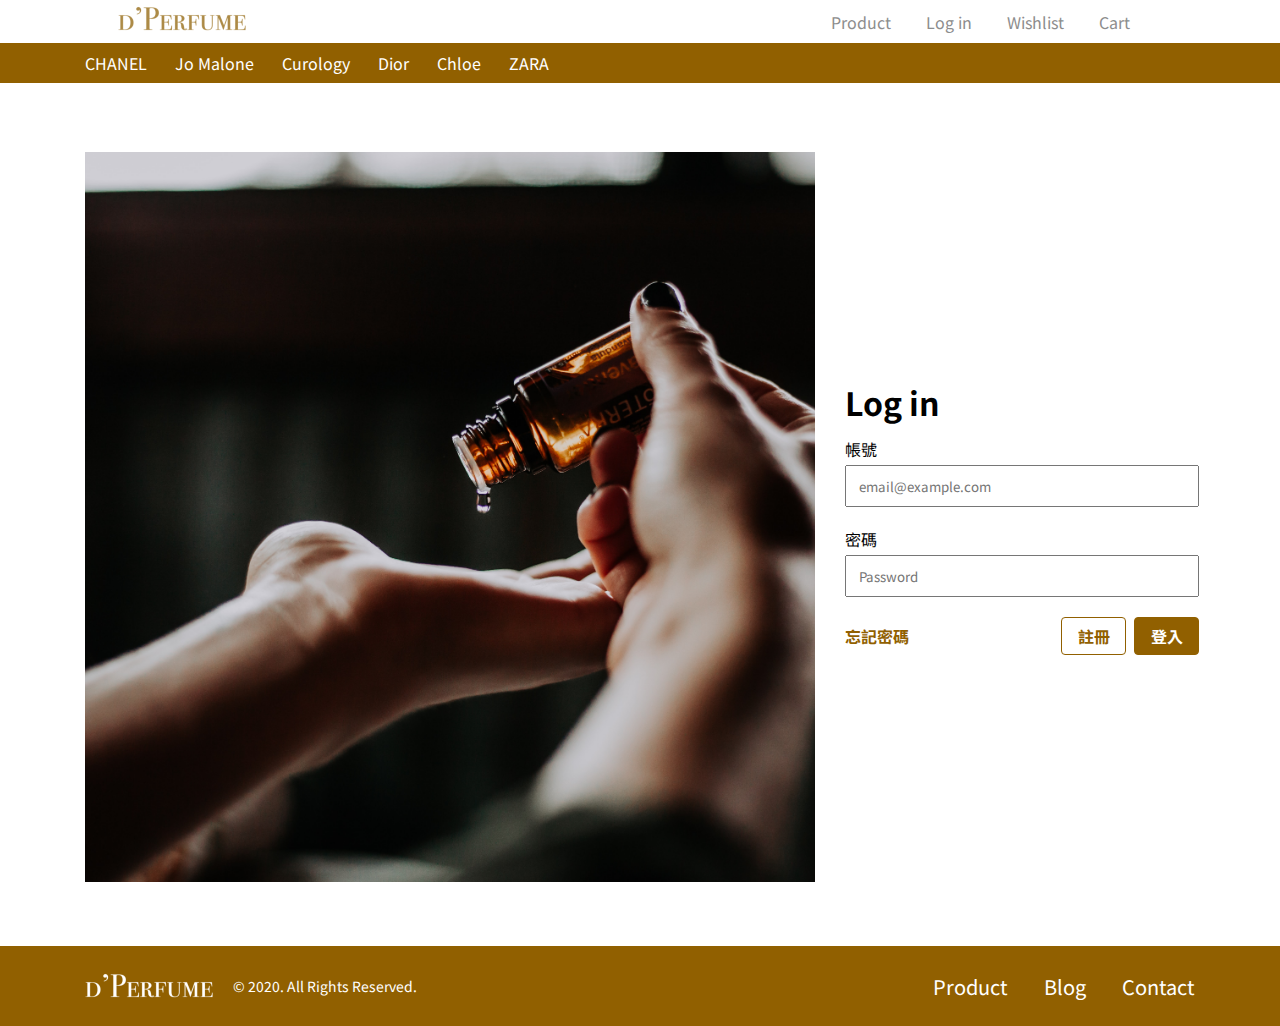
==== commit 3fb0609f: "first commit" ====
--- a/login.html
+++ b/login.html
@@ -41,10 +41,12 @@
     </label>
 
   </nav>
-  <div class="desktop-nav"><img
-      src="./img/d’Perfume@2x.png"
-      alt=""
-    >
+  <div class="desktop-nav">
+    <a href="https://allenw1991.github.io/D-Perfume/index.html">
+      <img
+        src="./img/d’Perfume@2x.png"
+        alt=""
+      ></a>
     <ul>
       <li> <a href="https://allenw1991.github.io/D-Perfume/product.html"><i class="fas fa-store-alt"></i>Product</a>
       </li>
